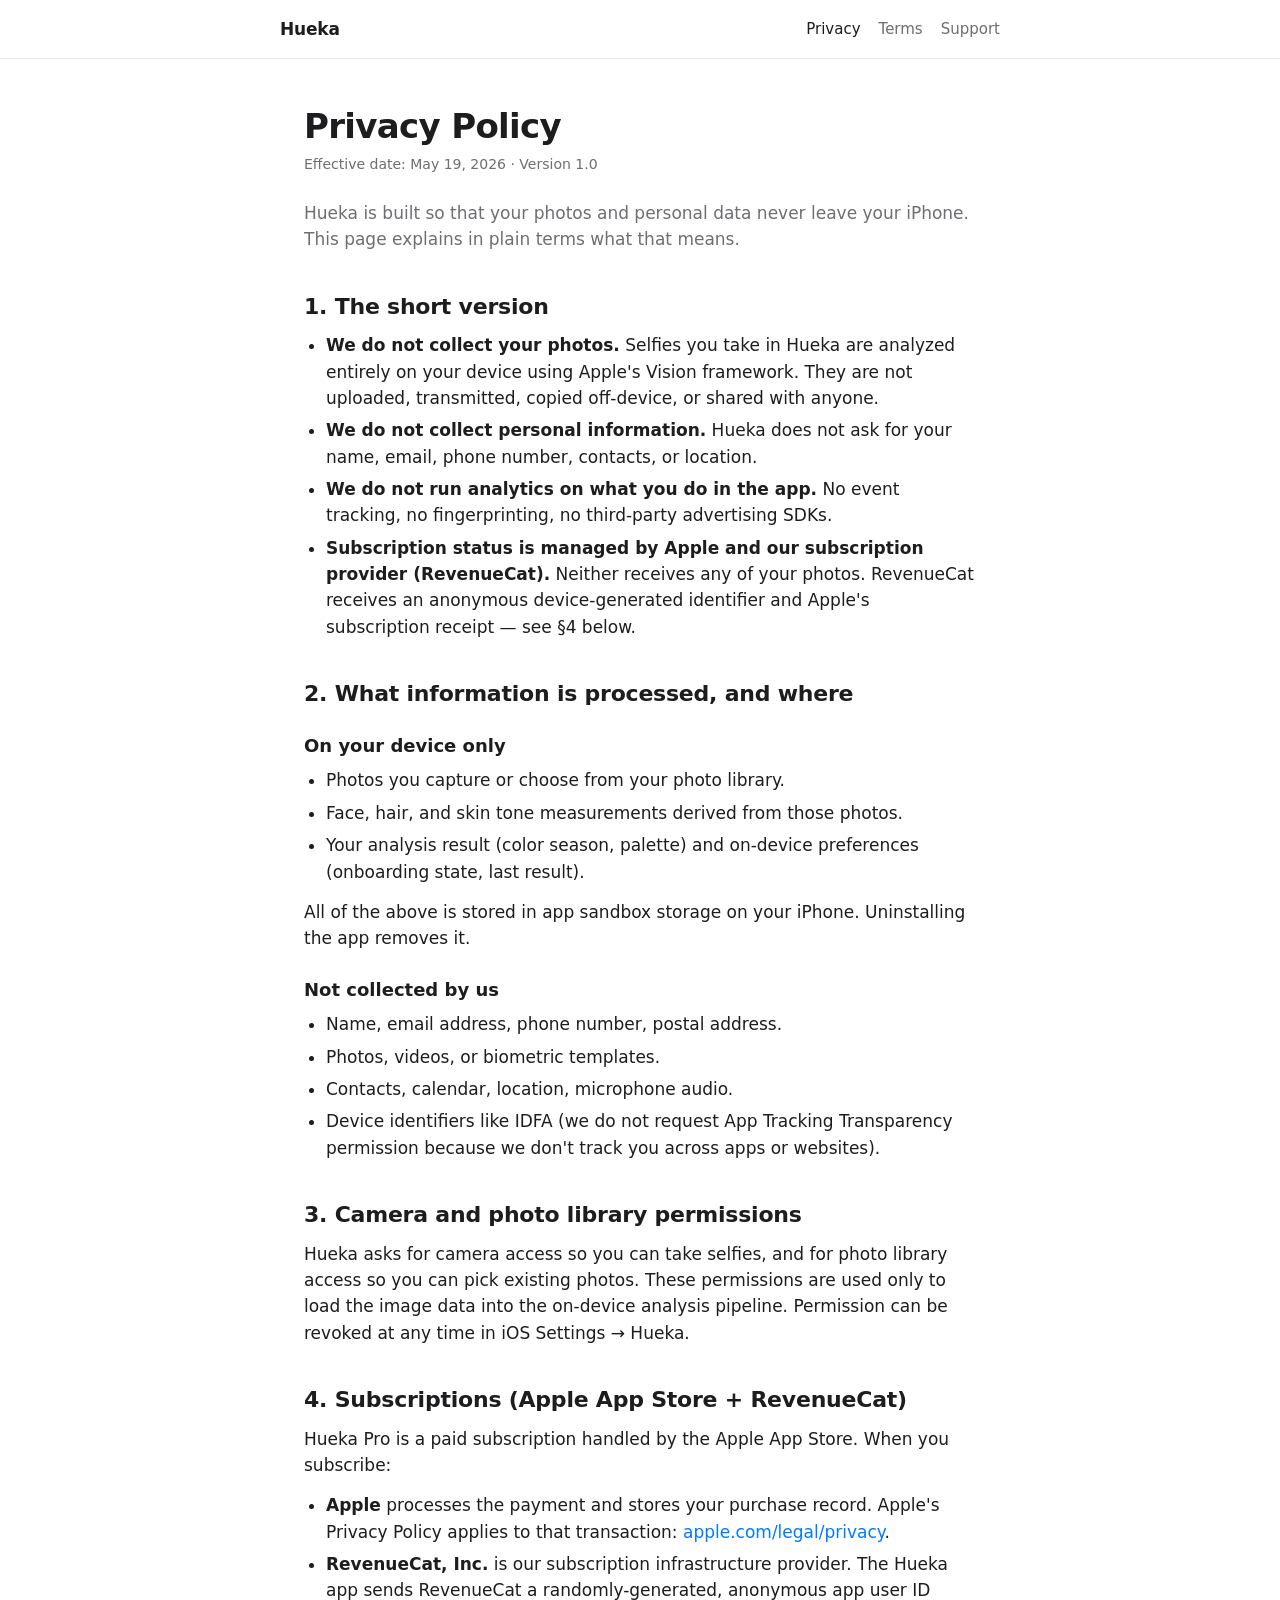
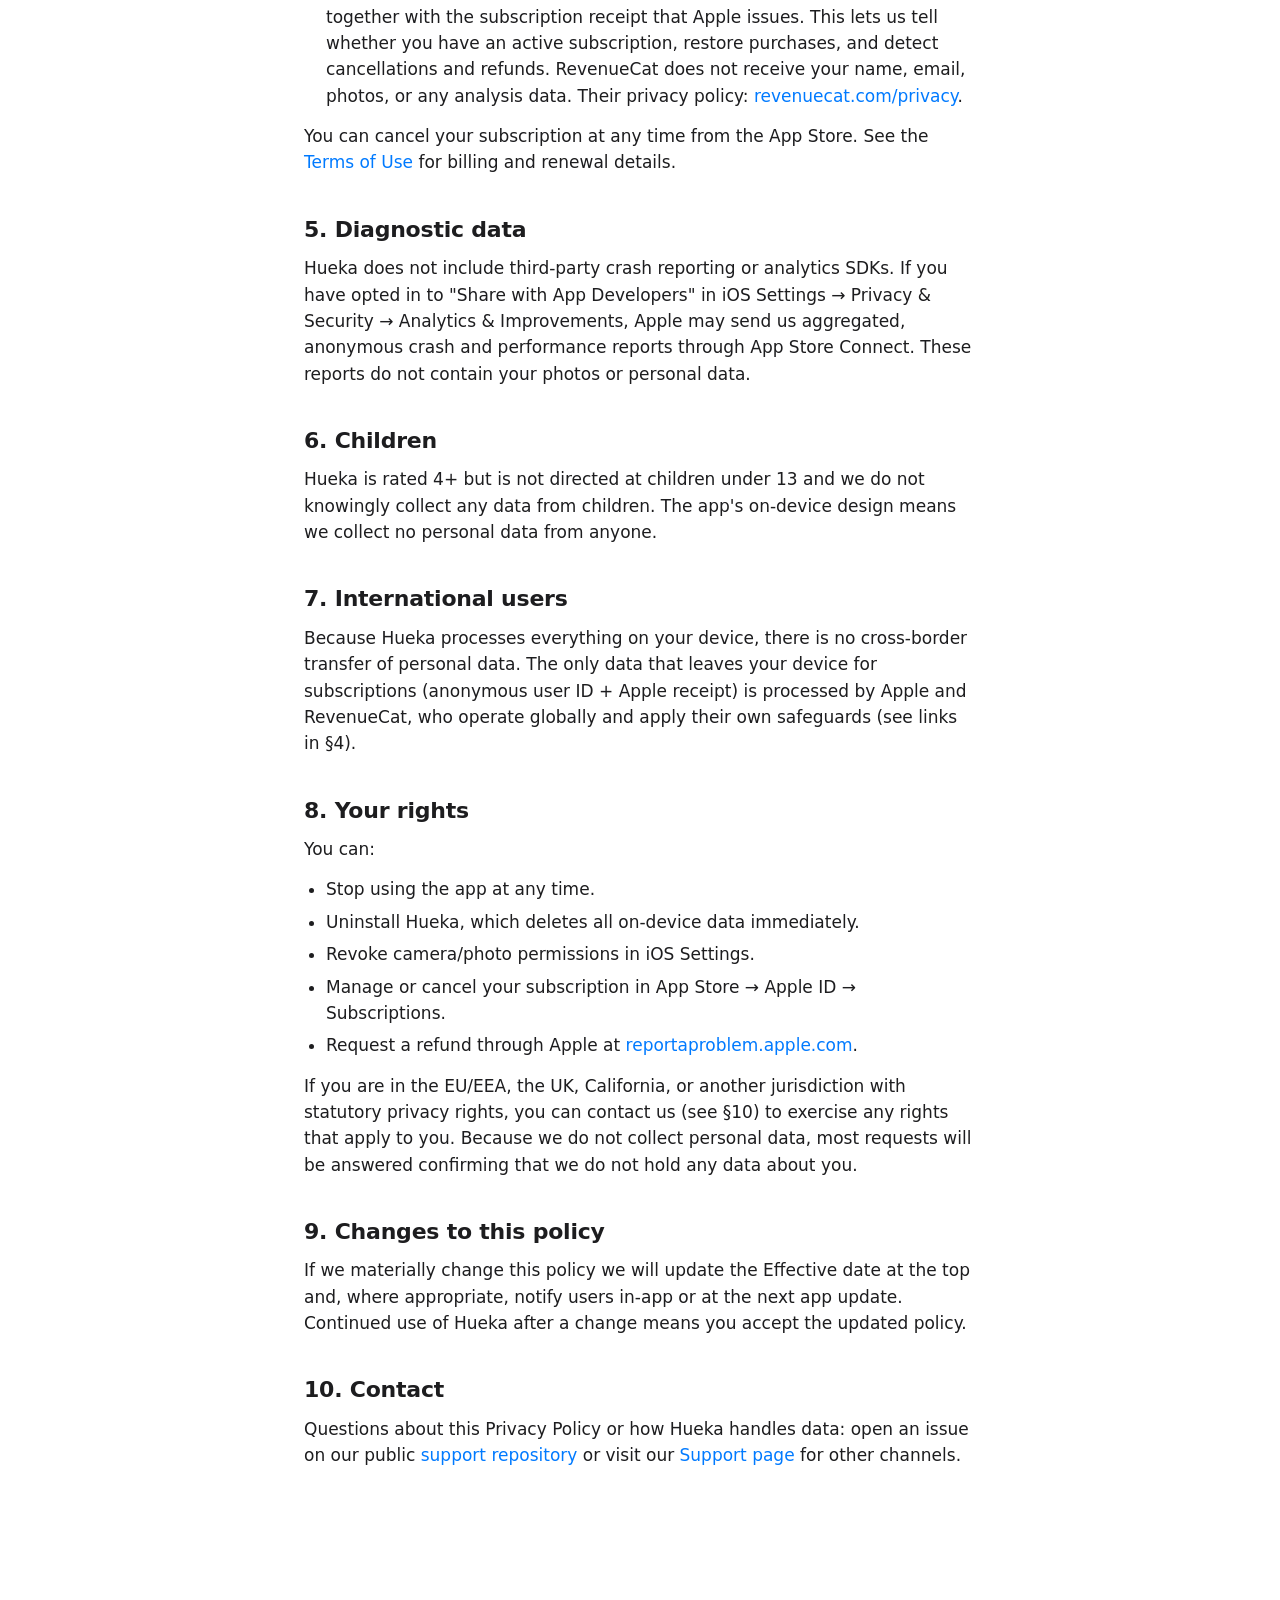
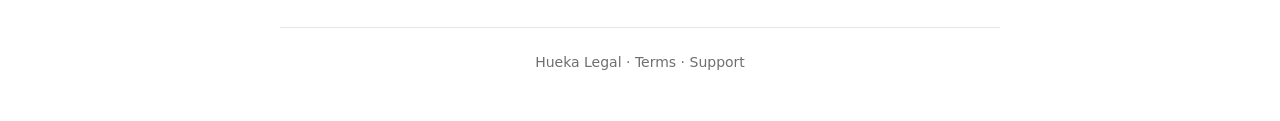
==== privacy.html @ d2b94a74 "Initial: Privacy Policy, Terms of Use, Support for Hueka" ====
<!doctype html>
<html lang="en">
<head>
  <meta charset="utf-8" />
  <meta name="viewport" content="width=device-width, initial-scale=1, viewport-fit=cover" />
  <title>Privacy Policy — Hueka</title>
  <meta name="description" content="Privacy Policy for Hueka — what we collect (almost nothing), how on-device analysis works, and your rights." />
  <link rel="stylesheet" href="style.css" />
</head>
<body>
  <header class="site">
    <div class="inner">
      <a href="index.html" class="brand" style="color:inherit;text-decoration:none">Hueka</a>
      <nav>
        <a href="privacy.html" class="active">Privacy</a>
        <a href="terms.html">Terms</a>
        <a href="support.html">Support</a>
      </nav>
    </div>
  </header>

  <main>
    <h1>Privacy Policy</h1>
    <p class="meta">Effective date: May 19, 2026 · Version 1.0</p>
    <p class="lede">Hueka is built so that your photos and personal data never leave your iPhone. This page explains in plain terms what that means.</p>

    <h2>1. The short version</h2>
    <ul>
      <li><strong>We do not collect your photos.</strong> Selfies you take in Hueka are analyzed entirely on your device using Apple's Vision framework. They are not uploaded, transmitted, copied off-device, or shared with anyone.</li>
      <li><strong>We do not collect personal information.</strong> Hueka does not ask for your name, email, phone number, contacts, or location.</li>
      <li><strong>We do not run analytics on what you do in the app.</strong> No event tracking, no fingerprinting, no third-party advertising SDKs.</li>
      <li><strong>Subscription status is managed by Apple and our subscription provider (RevenueCat).</strong> Neither receives any of your photos. RevenueCat receives an anonymous device-generated identifier and Apple's subscription receipt — see §4 below.</li>
    </ul>

    <h2>2. What information is processed, and where</h2>

    <h3>On your device only</h3>
    <ul>
      <li>Photos you capture or choose from your photo library.</li>
      <li>Face, hair, and skin tone measurements derived from those photos.</li>
      <li>Your analysis result (color season, palette) and on-device preferences (onboarding state, last result).</li>
    </ul>
    <p>All of the above is stored in app sandbox storage on your iPhone. Uninstalling the app removes it.</p>

    <h3>Not collected by us</h3>
    <ul>
      <li>Name, email address, phone number, postal address.</li>
      <li>Photos, videos, or biometric templates.</li>
      <li>Contacts, calendar, location, microphone audio.</li>
      <li>Device identifiers like IDFA (we do not request App Tracking Transparency permission because we don't track you across apps or websites).</li>
    </ul>

    <h2>3. Camera and photo library permissions</h2>
    <p>Hueka asks for camera access so you can take selfies, and for photo library access so you can pick existing photos. These permissions are used only to load the image data into the on-device analysis pipeline. Permission can be revoked at any time in iOS Settings → Hueka.</p>

    <h2>4. Subscriptions (Apple App Store + RevenueCat)</h2>
    <p>Hueka Pro is a paid subscription handled by the Apple App Store. When you subscribe:</p>
    <ul>
      <li><strong>Apple</strong> processes the payment and stores your purchase record. Apple's Privacy Policy applies to that transaction: <a href="https://www.apple.com/legal/privacy/">apple.com/legal/privacy</a>.</li>
      <li><strong>RevenueCat, Inc.</strong> is our subscription infrastructure provider. The Hueka app sends RevenueCat a randomly-generated, anonymous app user ID together with the subscription receipt that Apple issues. This lets us tell whether you have an active subscription, restore purchases, and detect cancellations and refunds. RevenueCat does not receive your name, email, photos, or any analysis data. Their privacy policy: <a href="https://www.revenuecat.com/privacy">revenuecat.com/privacy</a>.</li>
    </ul>
    <p>You can cancel your subscription at any time from the App Store. See the <a href="terms.html#subscriptions">Terms of Use</a> for billing and renewal details.</p>

    <h2>5. Diagnostic data</h2>
    <p>Hueka does not include third-party crash reporting or analytics SDKs. If you have opted in to "Share with App Developers" in iOS Settings → Privacy & Security → Analytics & Improvements, Apple may send us aggregated, anonymous crash and performance reports through App Store Connect. These reports do not contain your photos or personal data.</p>

    <h2>6. Children</h2>
    <p>Hueka is rated 4+ but is not directed at children under 13 and we do not knowingly collect any data from children. The app's on-device design means we collect no personal data from anyone.</p>

    <h2>7. International users</h2>
    <p>Because Hueka processes everything on your device, there is no cross-border transfer of personal data. The only data that leaves your device for subscriptions (anonymous user ID + Apple receipt) is processed by Apple and RevenueCat, who operate globally and apply their own safeguards (see links in §4).</p>

    <h2>8. Your rights</h2>
    <p>You can:</p>
    <ul>
      <li>Stop using the app at any time.</li>
      <li>Uninstall Hueka, which deletes all on-device data immediately.</li>
      <li>Revoke camera/photo permissions in iOS Settings.</li>
      <li>Manage or cancel your subscription in App Store → Apple ID → Subscriptions.</li>
      <li>Request a refund through Apple at <a href="https://reportaproblem.apple.com">reportaproblem.apple.com</a>.</li>
    </ul>
    <p>If you are in the EU/EEA, the UK, California, or another jurisdiction with statutory privacy rights, you can contact us (see §10) to exercise any rights that apply to you. Because we do not collect personal data, most requests will be answered confirming that we do not hold any data about you.</p>

    <h2>9. Changes to this policy</h2>
    <p>If we materially change this policy we will update the Effective date at the top and, where appropriate, notify users in-app or at the next app update. Continued use of Hueka after a change means you accept the updated policy.</p>

    <h2>10. Contact</h2>
    <p>Questions about this Privacy Policy or how Hueka handles data: open an issue on our public <a href="https://github.com/nugaysamil/hueka-legal/issues">support repository</a> or visit our <a href="support.html">Support page</a> for other channels.</p>
  </main>

  <footer>
    <a href="index.html">Hueka Legal</a> · <a href="terms.html">Terms</a> · <a href="support.html">Support</a>
  </footer>
</body>
</html>
---- style.css ----
:root {
  color-scheme: light dark;
  --bg: #ffffff;
  --fg: #1d1d1f;
  --muted: #6e6e73;
  --accent: #007aff;
  --border: #e5e5ea;
  --card: #f5f5f7;
}
@media (prefers-color-scheme: dark) {
  :root {
    --bg: #000000;
    --fg: #f5f5f7;
    --muted: #a1a1a6;
    --accent: #0a84ff;
    --border: #2c2c2e;
    --card: #1c1c1e;
  }
}

* { box-sizing: border-box; }

html, body {
  margin: 0;
  padding: 0;
  background: var(--bg);
  color: var(--fg);
  font-family: -apple-system, BlinkMacSystemFont, "SF Pro Text", "Helvetica Neue", system-ui, sans-serif;
  font-size: 17px;
  line-height: 1.55;
  -webkit-font-smoothing: antialiased;
  -webkit-text-size-adjust: 100%;
}

main {
  max-width: 720px;
  margin: 0 auto;
  padding: 48px 24px 96px;
}

header.site {
  border-bottom: 1px solid var(--border);
  padding: 16px 24px;
  background: var(--bg);
  position: sticky;
  top: 0;
  backdrop-filter: saturate(180%) blur(20px);
  -webkit-backdrop-filter: saturate(180%) blur(20px);
  z-index: 10;
}

header.site .inner {
  max-width: 720px;
  margin: 0 auto;
  display: flex;
  align-items: center;
  justify-content: space-between;
  gap: 16px;
}

header.site .brand {
  font-weight: 700;
  font-size: 17px;
  letter-spacing: -0.01em;
}

header.site nav {
  display: flex;
  gap: 18px;
  font-size: 15px;
}

header.site nav a {
  color: var(--muted);
  text-decoration: none;
}

header.site nav a:hover,
header.site nav a.active {
  color: var(--fg);
}

h1 {
  font-size: 34px;
  line-height: 1.15;
  letter-spacing: -0.02em;
  margin: 0 0 8px;
  font-weight: 700;
}

h2 {
  font-size: 22px;
  line-height: 1.25;
  letter-spacing: -0.01em;
  margin: 40px 0 12px;
  font-weight: 600;
}

h3 {
  font-size: 18px;
  margin: 24px 0 8px;
  font-weight: 600;
}

p, ul, ol {
  margin: 0 0 14px;
}

ul, ol { padding-left: 22px; }

li { margin-bottom: 6px; }

a {
  color: var(--accent);
  text-decoration: none;
}

a:hover { text-decoration: underline; }

.lede {
  color: var(--muted);
  font-size: 17px;
  margin-bottom: 32px;
}

.meta {
  color: var(--muted);
  font-size: 14px;
  margin: 0 0 24px;
}

.card {
  background: var(--card);
  border-radius: 14px;
  padding: 18px 20px;
  margin: 16px 0;
}

footer {
  max-width: 720px;
  margin: 48px auto 24px;
  padding: 24px;
  border-top: 1px solid var(--border);
  color: var(--muted);
  font-size: 14px;
  text-align: center;
}

footer a { color: var(--muted); }

@media (max-width: 480px) {
  main { padding: 32px 20px 64px; }
  h1 { font-size: 28px; }
  h2 { font-size: 20px; }
}
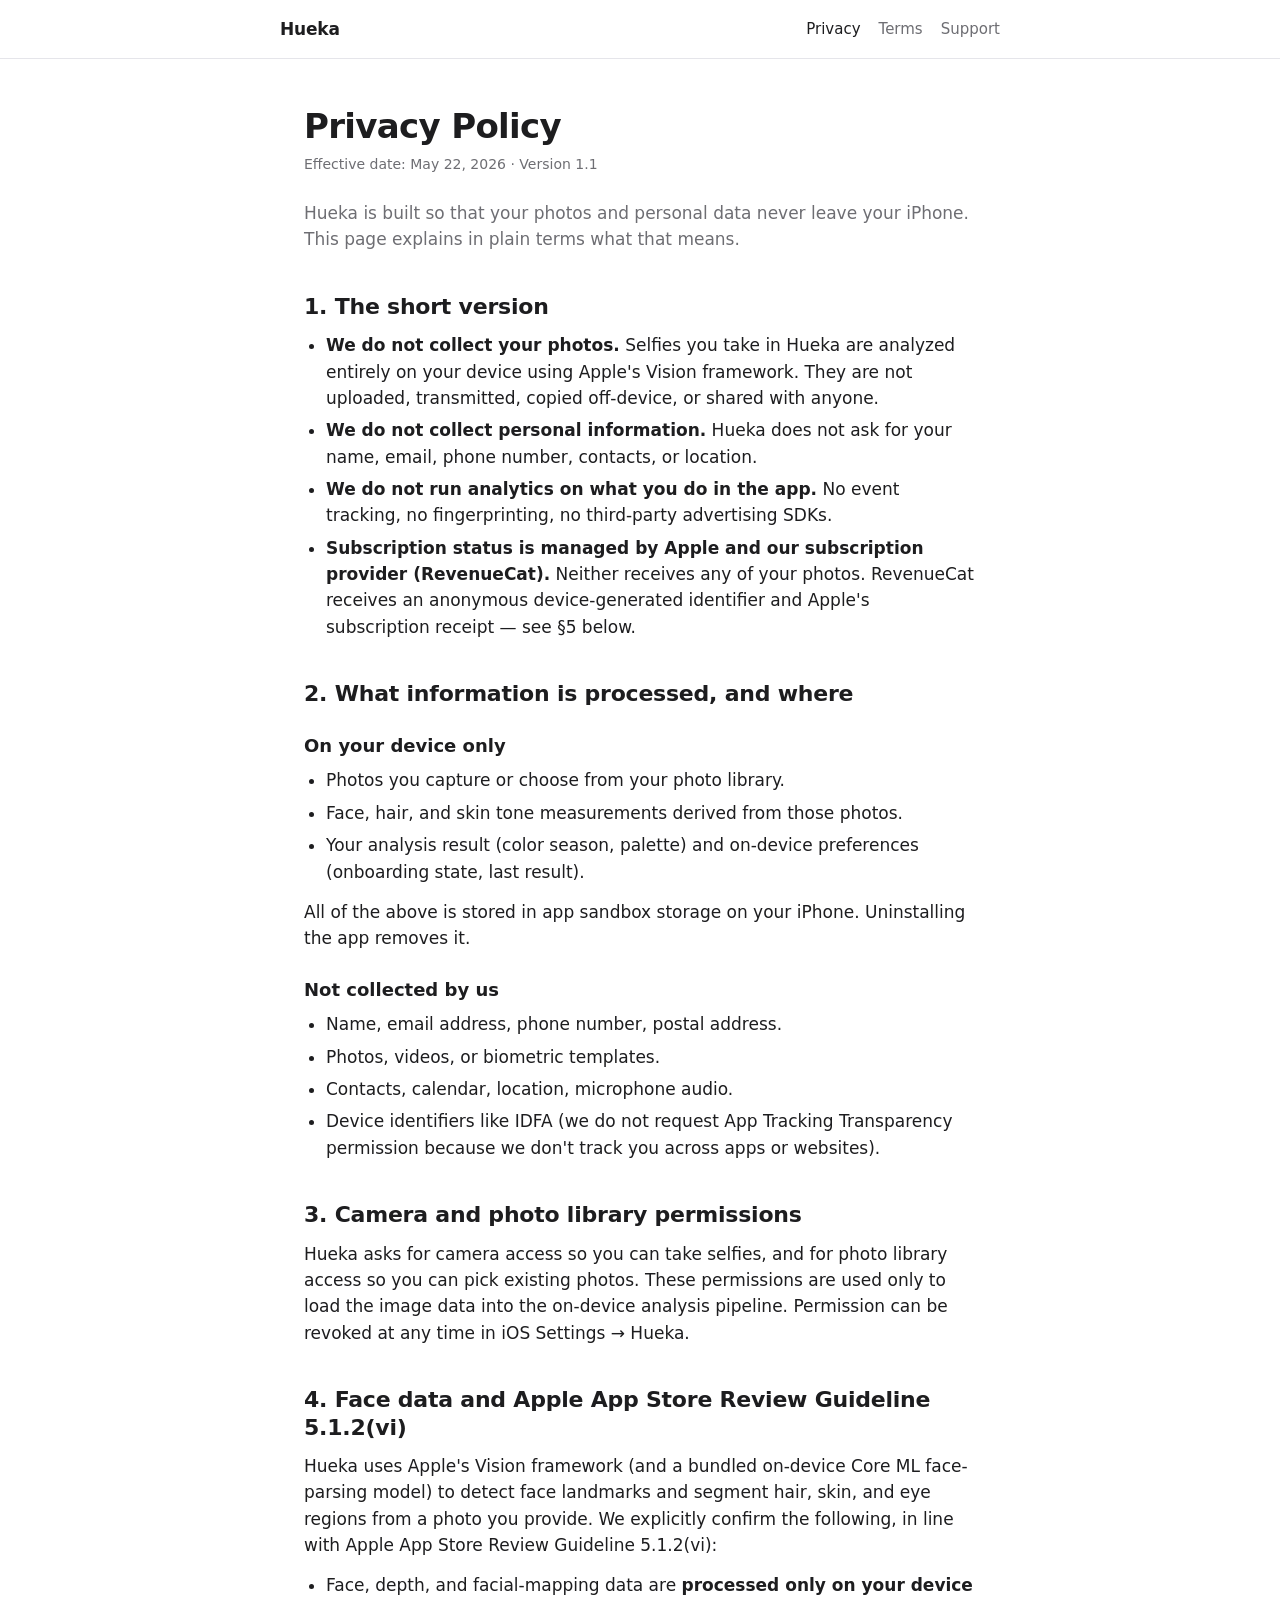
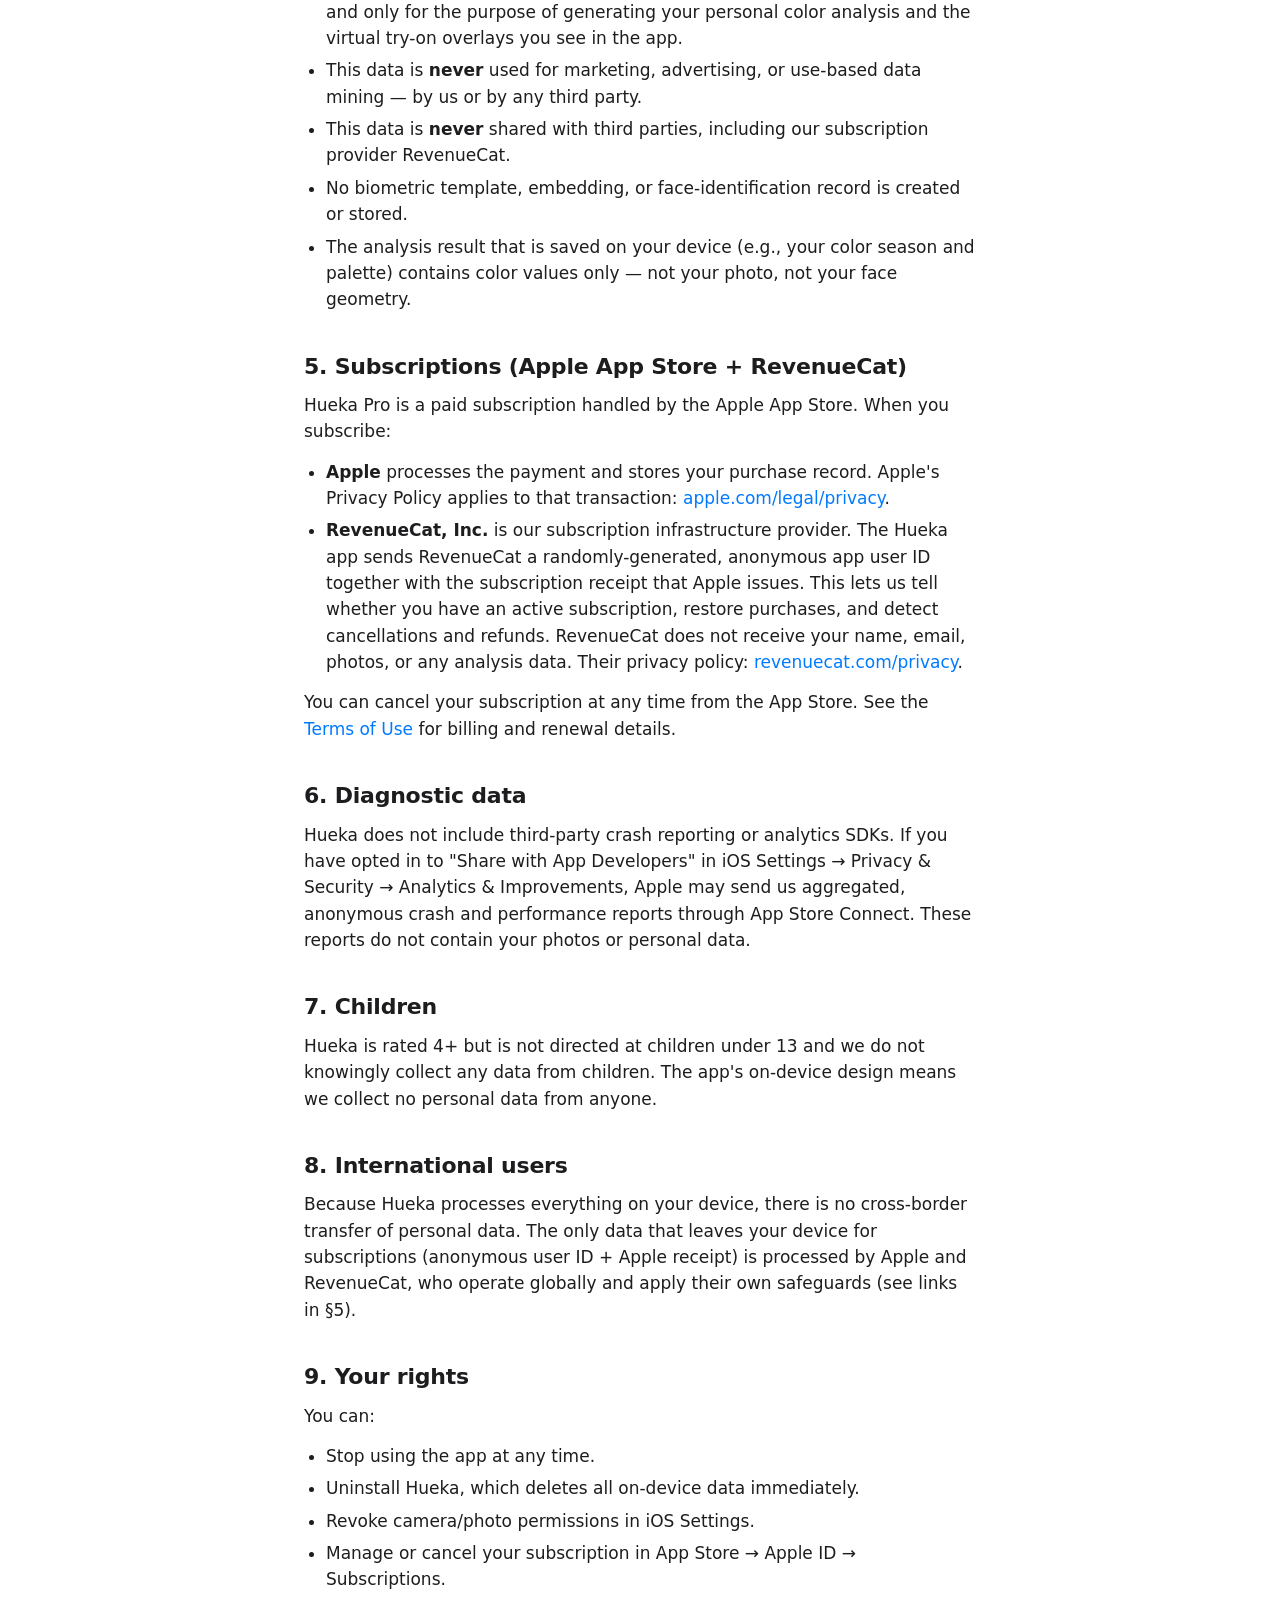
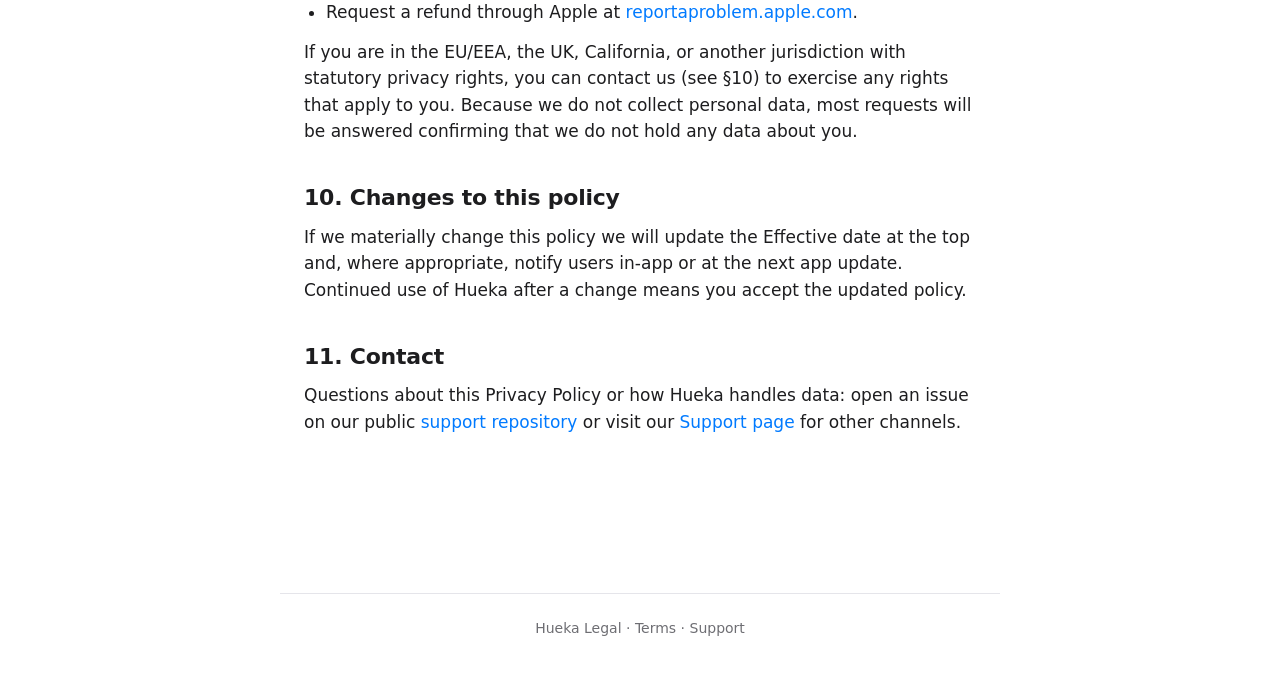
==== commit 8982ce14: "Privacy: add Guideline 5.1.2(vi) face-data compliance; Terms: add try-on AR disclaimer Privacy v1.1 " ====
--- a/privacy.html
+++ b/privacy.html
@@ -21,7 +21,7 @@
 
   <main>
     <h1>Privacy Policy</h1>
-    <p class="meta">Effective date: May 19, 2026 · Version 1.0</p>
+    <p class="meta">Effective date: May 22, 2026 · Version 1.1</p>
     <p class="lede">Hueka is built so that your photos and personal data never leave your iPhone. This page explains in plain terms what that means.</p>
 
     <h2>1. The short version</h2>
@@ -29,7 +29,7 @@
       <li><strong>We do not collect your photos.</strong> Selfies you take in Hueka are analyzed entirely on your device using Apple's Vision framework. They are not uploaded, transmitted, copied off-device, or shared with anyone.</li>
       <li><strong>We do not collect personal information.</strong> Hueka does not ask for your name, email, phone number, contacts, or location.</li>
       <li><strong>We do not run analytics on what you do in the app.</strong> No event tracking, no fingerprinting, no third-party advertising SDKs.</li>
-      <li><strong>Subscription status is managed by Apple and our subscription provider (RevenueCat).</strong> Neither receives any of your photos. RevenueCat receives an anonymous device-generated identifier and Apple's subscription receipt — see §4 below.</li>
+      <li><strong>Subscription status is managed by Apple and our subscription provider (RevenueCat).</strong> Neither receives any of your photos. RevenueCat receives an anonymous device-generated identifier and Apple's subscription receipt — see §5 below.</li>
     </ul>
 
     <h2>2. What information is processed, and where</h2>
@@ -53,7 +53,17 @@
     <h2>3. Camera and photo library permissions</h2>
     <p>Hueka asks for camera access so you can take selfies, and for photo library access so you can pick existing photos. These permissions are used only to load the image data into the on-device analysis pipeline. Permission can be revoked at any time in iOS Settings → Hueka.</p>
 
-    <h2>4. Subscriptions (Apple App Store + RevenueCat)</h2>
+    <h2>4. Face data and Apple App Store Review Guideline 5.1.2(vi)</h2>
+    <p>Hueka uses Apple's Vision framework (and a bundled on-device Core ML face-parsing model) to detect face landmarks and segment hair, skin, and eye regions from a photo you provide. We explicitly confirm the following, in line with Apple App Store Review Guideline 5.1.2(vi):</p>
+    <ul>
+      <li>Face, depth, and facial-mapping data are <strong>processed only on your device</strong> and only for the purpose of generating your personal color analysis and the virtual try-on overlays you see in the app.</li>
+      <li>This data is <strong>never</strong> used for marketing, advertising, or use-based data mining — by us or by any third party.</li>
+      <li>This data is <strong>never</strong> shared with third parties, including our subscription provider RevenueCat.</li>
+      <li>No biometric template, embedding, or face-identification record is created or stored.</li>
+      <li>The analysis result that is saved on your device (e.g., your color season and palette) contains color values only — not your photo, not your face geometry.</li>
+    </ul>
+
+    <h2>5. Subscriptions (Apple App Store + RevenueCat)</h2>
     <p>Hueka Pro is a paid subscription handled by the Apple App Store. When you subscribe:</p>
     <ul>
       <li><strong>Apple</strong> processes the payment and stores your purchase record. Apple's Privacy Policy applies to that transaction: <a href="https://www.apple.com/legal/privacy/">apple.com/legal/privacy</a>.</li>
@@ -61,16 +71,16 @@
     </ul>
     <p>You can cancel your subscription at any time from the App Store. See the <a href="terms.html#subscriptions">Terms of Use</a> for billing and renewal details.</p>
 
-    <h2>5. Diagnostic data</h2>
+    <h2>6. Diagnostic data</h2>
     <p>Hueka does not include third-party crash reporting or analytics SDKs. If you have opted in to "Share with App Developers" in iOS Settings → Privacy & Security → Analytics & Improvements, Apple may send us aggregated, anonymous crash and performance reports through App Store Connect. These reports do not contain your photos or personal data.</p>
 
-    <h2>6. Children</h2>
+    <h2>7. Children</h2>
     <p>Hueka is rated 4+ but is not directed at children under 13 and we do not knowingly collect any data from children. The app's on-device design means we collect no personal data from anyone.</p>
 
-    <h2>7. International users</h2>
-    <p>Because Hueka processes everything on your device, there is no cross-border transfer of personal data. The only data that leaves your device for subscriptions (anonymous user ID + Apple receipt) is processed by Apple and RevenueCat, who operate globally and apply their own safeguards (see links in §4).</p>
+    <h2>8. International users</h2>
+    <p>Because Hueka processes everything on your device, there is no cross-border transfer of personal data. The only data that leaves your device for subscriptions (anonymous user ID + Apple receipt) is processed by Apple and RevenueCat, who operate globally and apply their own safeguards (see links in §5).</p>
 
-    <h2>8. Your rights</h2>
+    <h2>9. Your rights</h2>
     <p>You can:</p>
     <ul>
       <li>Stop using the app at any time.</li>
@@ -81,10 +91,10 @@
     </ul>
     <p>If you are in the EU/EEA, the UK, California, or another jurisdiction with statutory privacy rights, you can contact us (see §10) to exercise any rights that apply to you. Because we do not collect personal data, most requests will be answered confirming that we do not hold any data about you.</p>
 
-    <h2>9. Changes to this policy</h2>
+    <h2>10. Changes to this policy</h2>
     <p>If we materially change this policy we will update the Effective date at the top and, where appropriate, notify users in-app or at the next app update. Continued use of Hueka after a change means you accept the updated policy.</p>
 
-    <h2>10. Contact</h2>
+    <h2>11. Contact</h2>
     <p>Questions about this Privacy Policy or how Hueka handles data: open an issue on our public <a href="https://github.com/nugaysamil/hueka-legal/issues">support repository</a> or visit our <a href="support.html">Support page</a> for other channels.</p>
   </main>
 
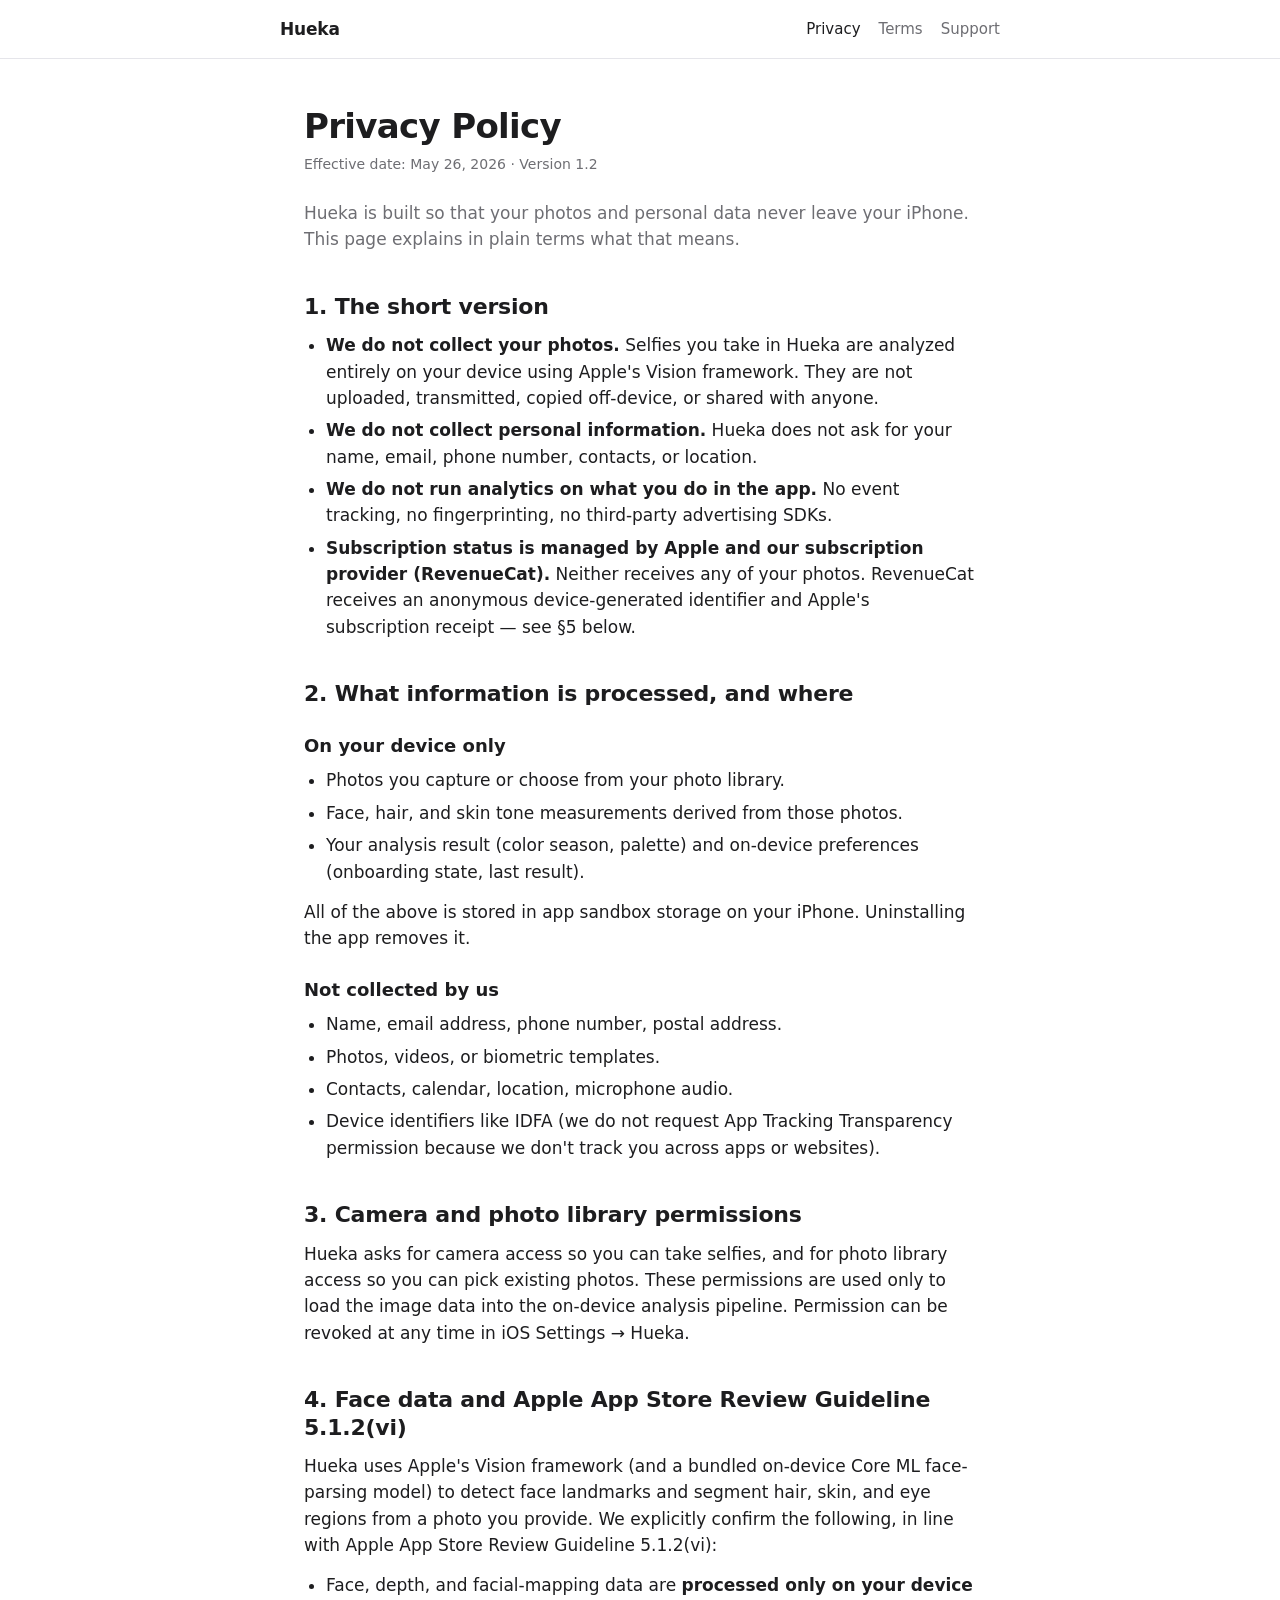
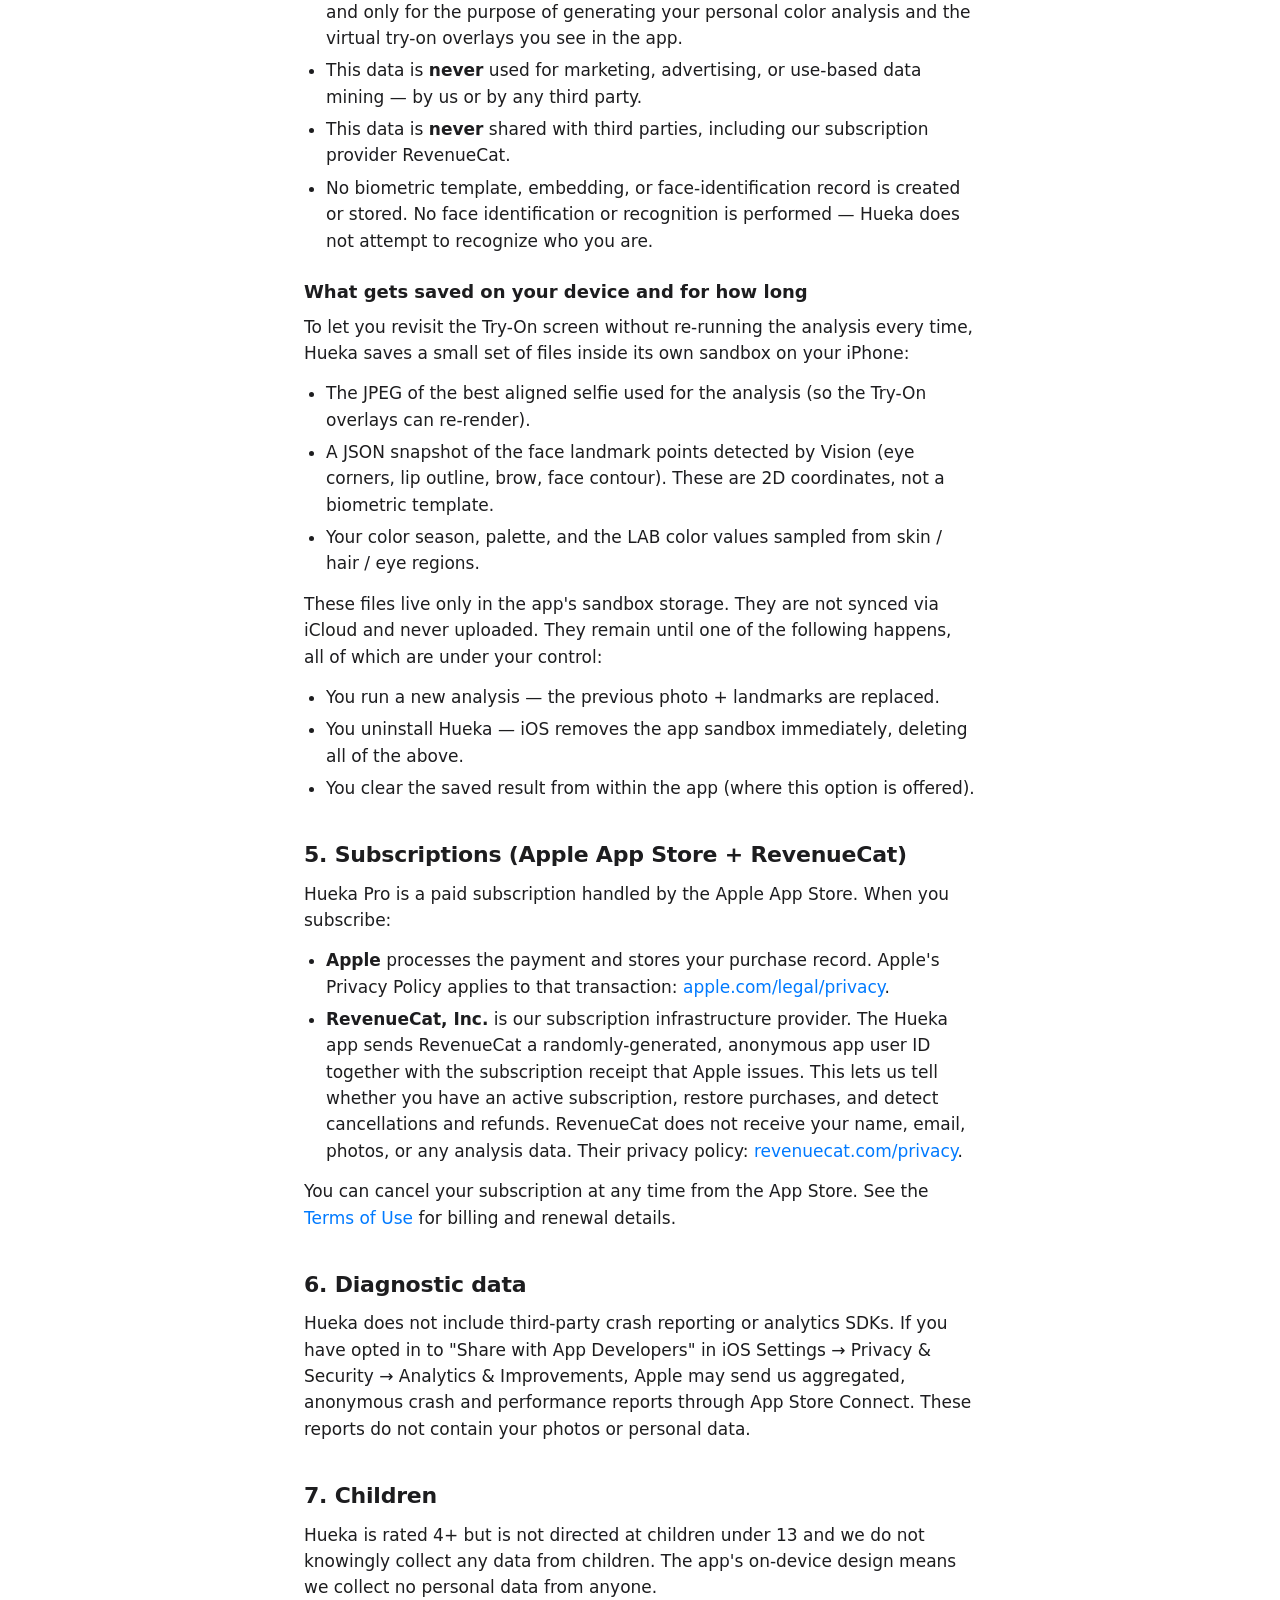
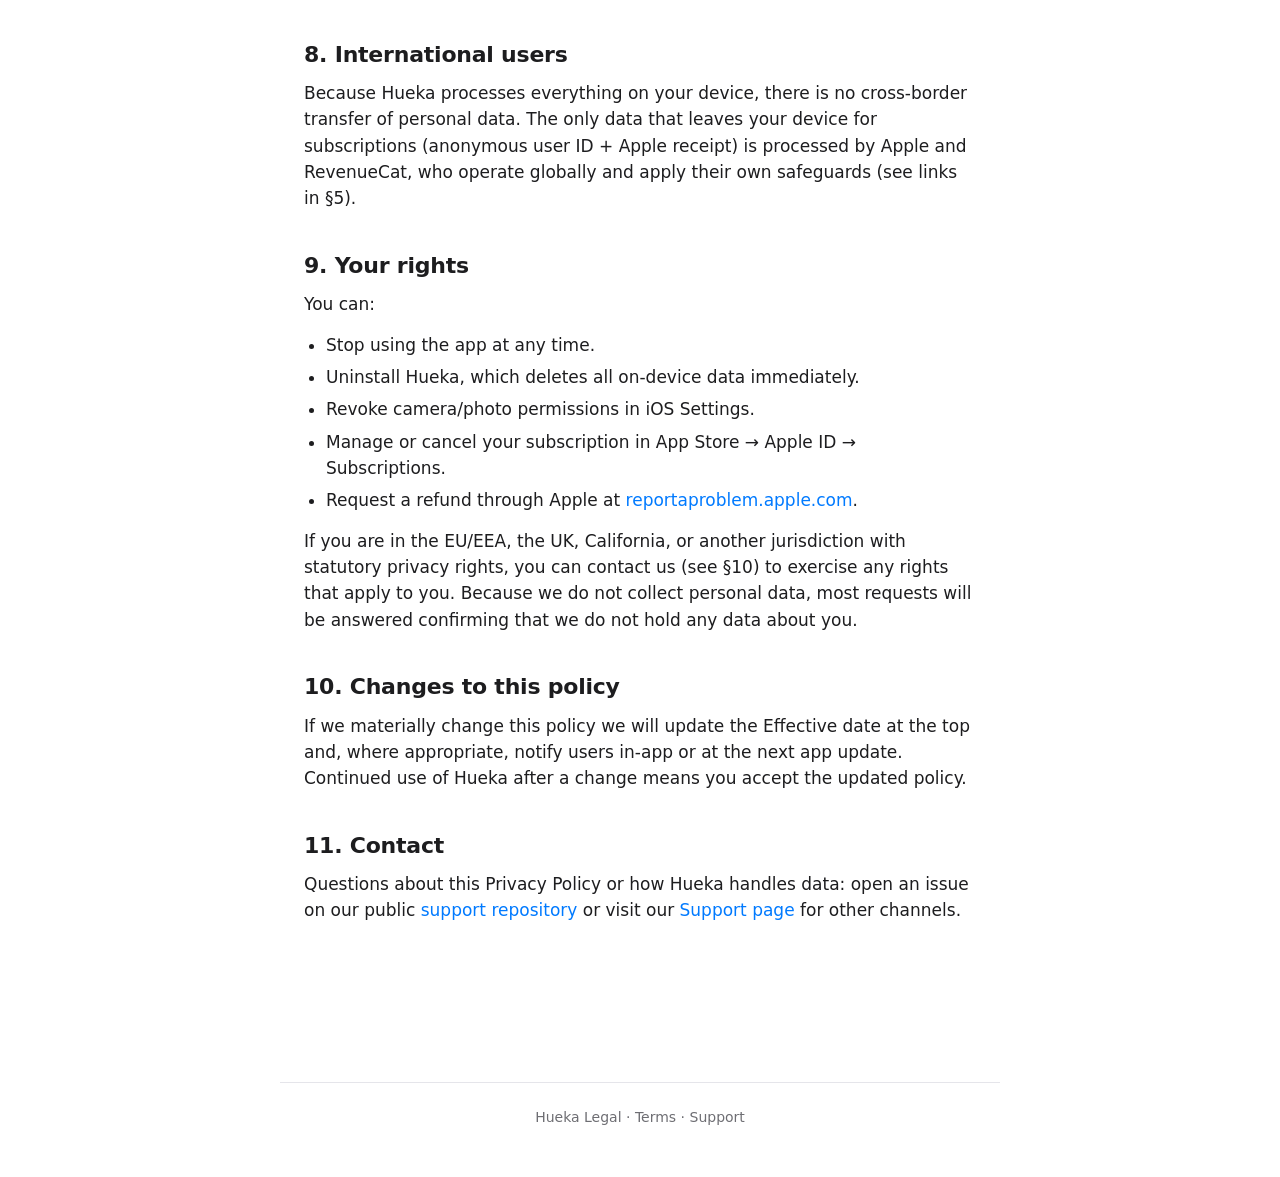
==== commit 1278650c: "Privacy v1.2: truthful face-data retention disclosure Old §4 closing bullet claimed the saved analys" ====
--- a/privacy.html
+++ b/privacy.html
@@ -21,7 +21,7 @@
 
   <main>
     <h1>Privacy Policy</h1>
-    <p class="meta">Effective date: May 22, 2026 · Version 1.1</p>
+    <p class="meta">Effective date: May 26, 2026 · Version 1.2</p>
     <p class="lede">Hueka is built so that your photos and personal data never leave your iPhone. This page explains in plain terms what that means.</p>
 
     <h2>1. The short version</h2>
@@ -59,8 +59,21 @@
       <li>Face, depth, and facial-mapping data are <strong>processed only on your device</strong> and only for the purpose of generating your personal color analysis and the virtual try-on overlays you see in the app.</li>
       <li>This data is <strong>never</strong> used for marketing, advertising, or use-based data mining — by us or by any third party.</li>
       <li>This data is <strong>never</strong> shared with third parties, including our subscription provider RevenueCat.</li>
-      <li>No biometric template, embedding, or face-identification record is created or stored.</li>
-      <li>The analysis result that is saved on your device (e.g., your color season and palette) contains color values only — not your photo, not your face geometry.</li>
+      <li>No biometric template, embedding, or face-identification record is created or stored. No face identification or recognition is performed — Hueka does not attempt to recognize who you are.</li>
+    </ul>
+
+    <h3>What gets saved on your device and for how long</h3>
+    <p>To let you revisit the Try-On screen without re-running the analysis every time, Hueka saves a small set of files inside its own sandbox on your iPhone:</p>
+    <ul>
+      <li>The JPEG of the best aligned selfie used for the analysis (so the Try-On overlays can re-render).</li>
+      <li>A JSON snapshot of the face landmark points detected by Vision (eye corners, lip outline, brow, face contour). These are 2D coordinates, not a biometric template.</li>
+      <li>Your color season, palette, and the LAB color values sampled from skin / hair / eye regions.</li>
+    </ul>
+    <p>These files live only in the app's sandbox storage. They are not synced via iCloud and never uploaded. They remain until one of the following happens, all of which are under your control:</p>
+    <ul>
+      <li>You run a new analysis — the previous photo + landmarks are replaced.</li>
+      <li>You uninstall Hueka — iOS removes the app sandbox immediately, deleting all of the above.</li>
+      <li>You clear the saved result from within the app (where this option is offered).</li>
     </ul>
 
     <h2>5. Subscriptions (Apple App Store + RevenueCat)</h2>
